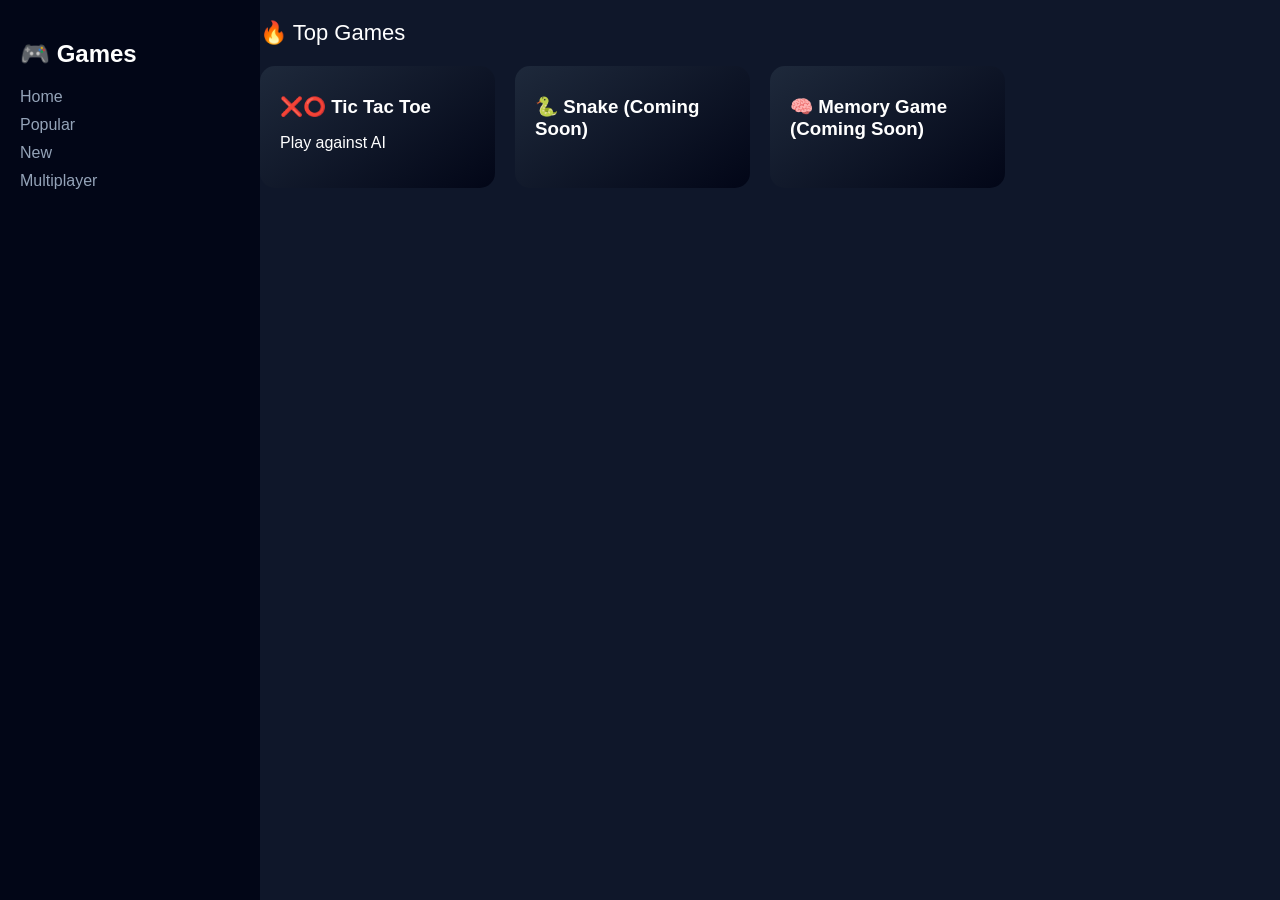
==== templates/home.html @ a6e50726 "fix: Ajay|Modfied UI" ====
<!DOCTYPE html>
<html>
<head>
    <title>Game Portal</title>
    <style>
        body {
            margin: 0;
            font-family: 'Segoe UI', sans-serif;
            background: #0f172a;
            color: white;
        }

        /* Sidebar */
        .sidebar {
            width: 220px;
            height: 100vh;
            background: #020617;
            position: fixed;
            padding: 20px;
        }

        .sidebar h2 {
            margin-bottom: 20px;
        }

        .sidebar a {
            display: block;
            color: #94a3b8;
            text-decoration: none;
            margin: 10px 0;
        }

        .sidebar a:hover {
            color: white;
        }

        /* Main */
        .main {
            margin-left: 240px;
            padding: 20px;
        }

        .header {
            font-size: 22px;
            margin-bottom: 20px;
        }

        /* Game Grid */
        .games {
            display: grid;
            grid-template-columns: repeat(auto-fill, minmax(200px, 1fr));
            gap: 20px;
        }

        .card {
            background: linear-gradient(145deg, #1e293b, #020617);
            padding: 20px;
            border-radius: 15px;
            cursor: pointer;
            transition: 0.3s;
        }

        .card:hover {
            transform: scale(1.05);
            background: #334155;
        }

        .card h3 {
            margin: 10px 0;
        }
    </style>
</head>

<body>

<div class="sidebar">
    <h2>🎮 Games</h2>
    <a href="#">Home</a>
    <a href="#">Popular</a>
    <a href="#">New</a>
    <a href="#">Multiplayer</a>
</div>

<div class="main">

    <div class="header">🔥 Top Games</div>

    <div class="games">

        <!-- Tic Tac Toe -->
        <div class="card" onclick="openGame('/tic-tac-toe')">
            <h3>❌⭕ Tic Tac Toe</h3>
            <p>Play against AI</p>
        </div>

        <!-- Future Games -->
        <div class="card">
            <h3>🐍 Snake (Coming Soon)</h3>
        </div>

        <div class="card">
            <h3>🧠 Memory Game (Coming Soon)</h3>
        </div>

    </div>

</div>

<script>
function openGame(path) {
    window.location.href = path;
}
</script>

</body>
</html>
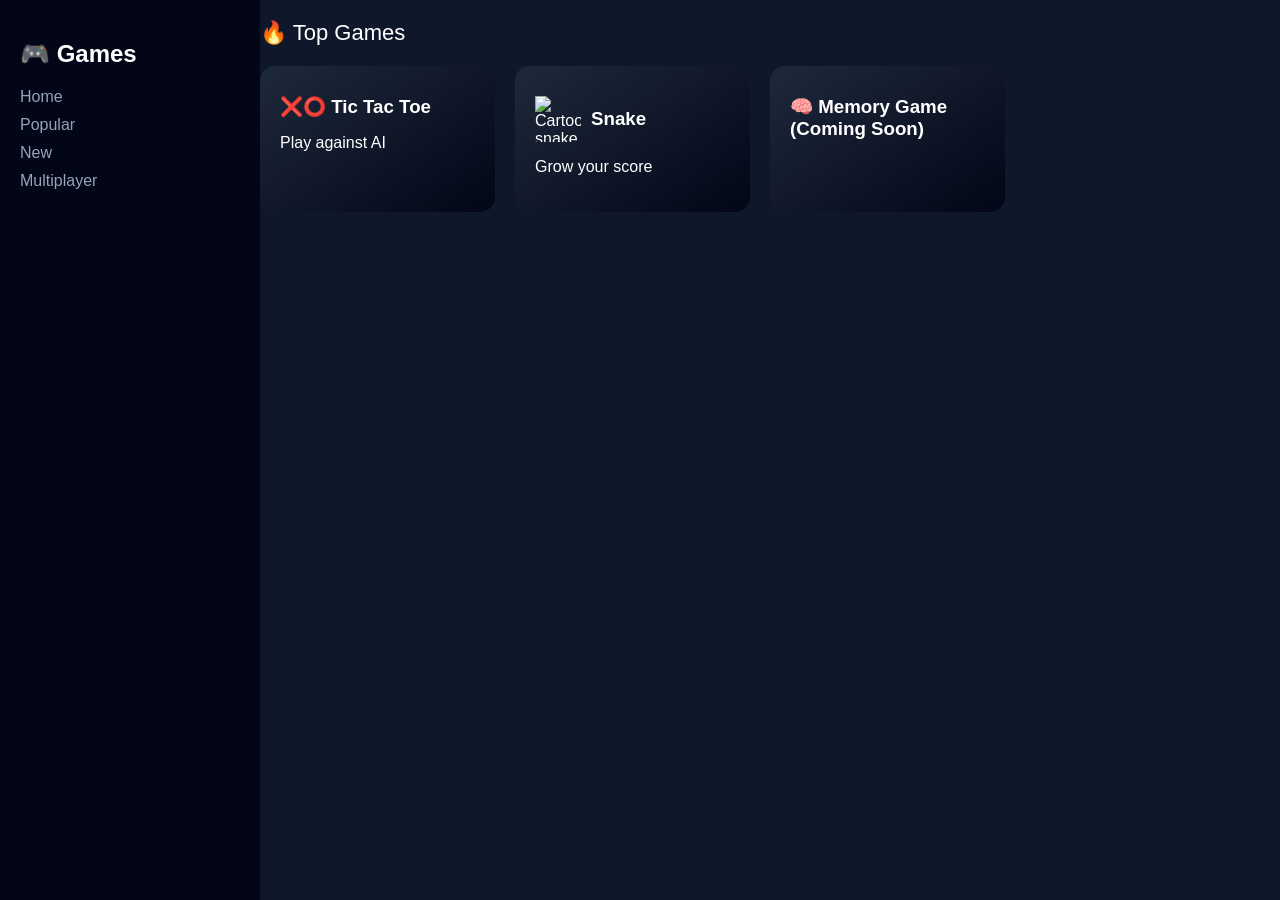
==== commit 4ecc1449: "Added new game snake" ====
--- a/templates/home.html
+++ b/templates/home.html
@@ -68,6 +68,24 @@
         .card h3 {
             margin: 10px 0;
         }
+
+        .game-title {
+            display: flex;
+            align-items: center;
+            gap: 10px;
+            margin: 10px 0;
+        }
+
+        .game-title h3 {
+            margin: 0;
+        }
+
+        .snake-icon {
+            width: 46px;
+            height: 46px;
+            flex: 0 0 auto;
+            object-fit: contain;
+        }
     </style>
 </head>
 
@@ -93,9 +111,13 @@
             <p>Play against AI</p>
         </div>
 
-        <!-- Future Games -->
-        <div class="card">
-            <h3>🐍 Snake (Coming Soon)</h3>
+        <!-- Snake -->
+        <div class="card" onclick="openGame('/snake')">
+            <div class="game-title">
+                <img class="snake-icon" src="{{ url_for('static', filename='snake-logo.svg') }}" alt="Cartoon snake">
+                <h3>Snake</h3>
+            </div>
+            <p>Grow your score</p>
         </div>
 
         <div class="card">
@@ -113,4 +135,4 @@
 </script>
 
 </body>
-</html>+</html>
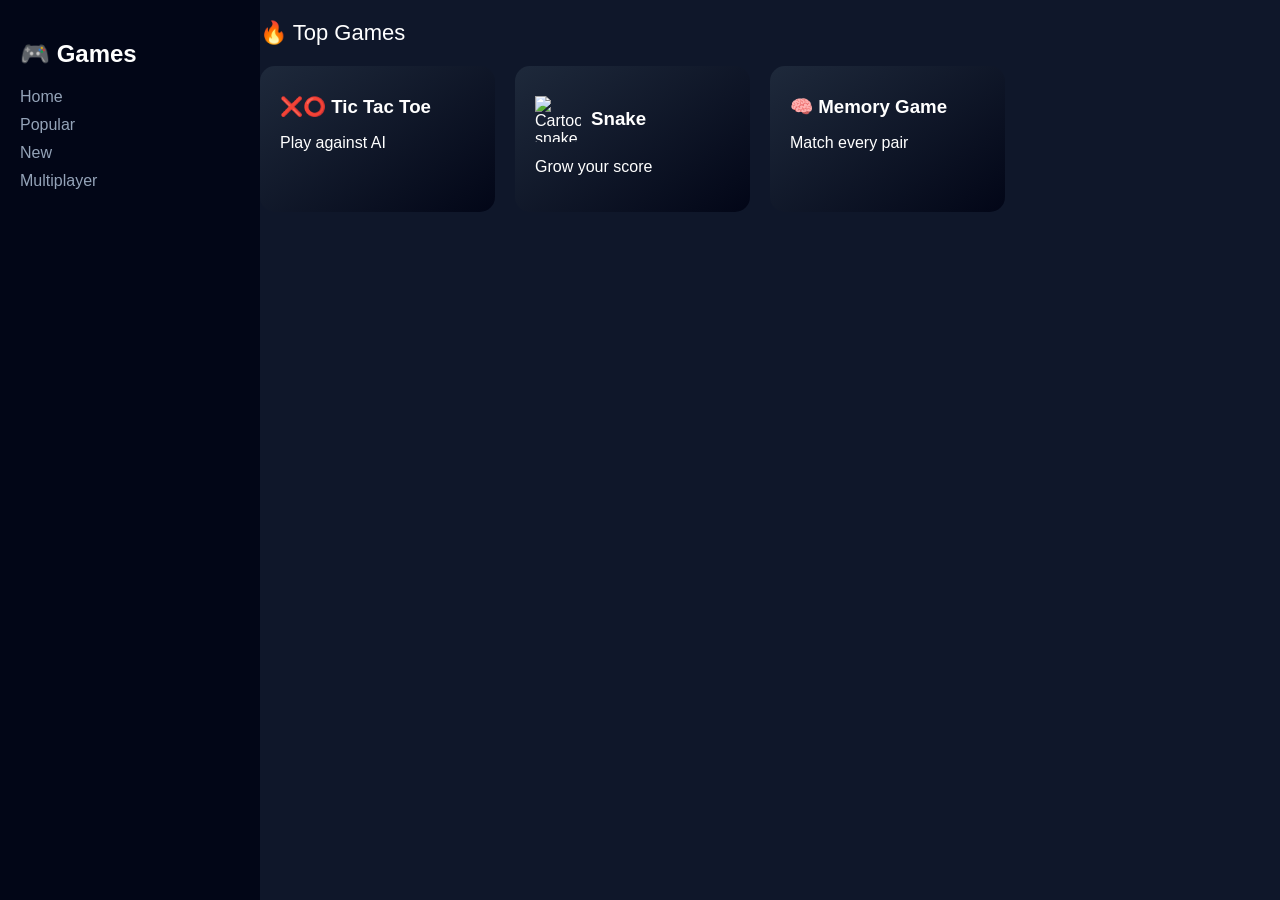
==== commit 9a7a1ef2: "Added Memory Game" ====
--- a/templates/home.html
+++ b/templates/home.html
@@ -120,8 +120,9 @@
             <p>Grow your score</p>
         </div>
 
-        <div class="card">
-            <h3>🧠 Memory Game (Coming Soon)</h3>
+        <div class="card" onclick="openGame('/memory')">
+            <h3>🧠 Memory Game</h3>
+            <p>Match every pair</p>
         </div>
 
     </div>
